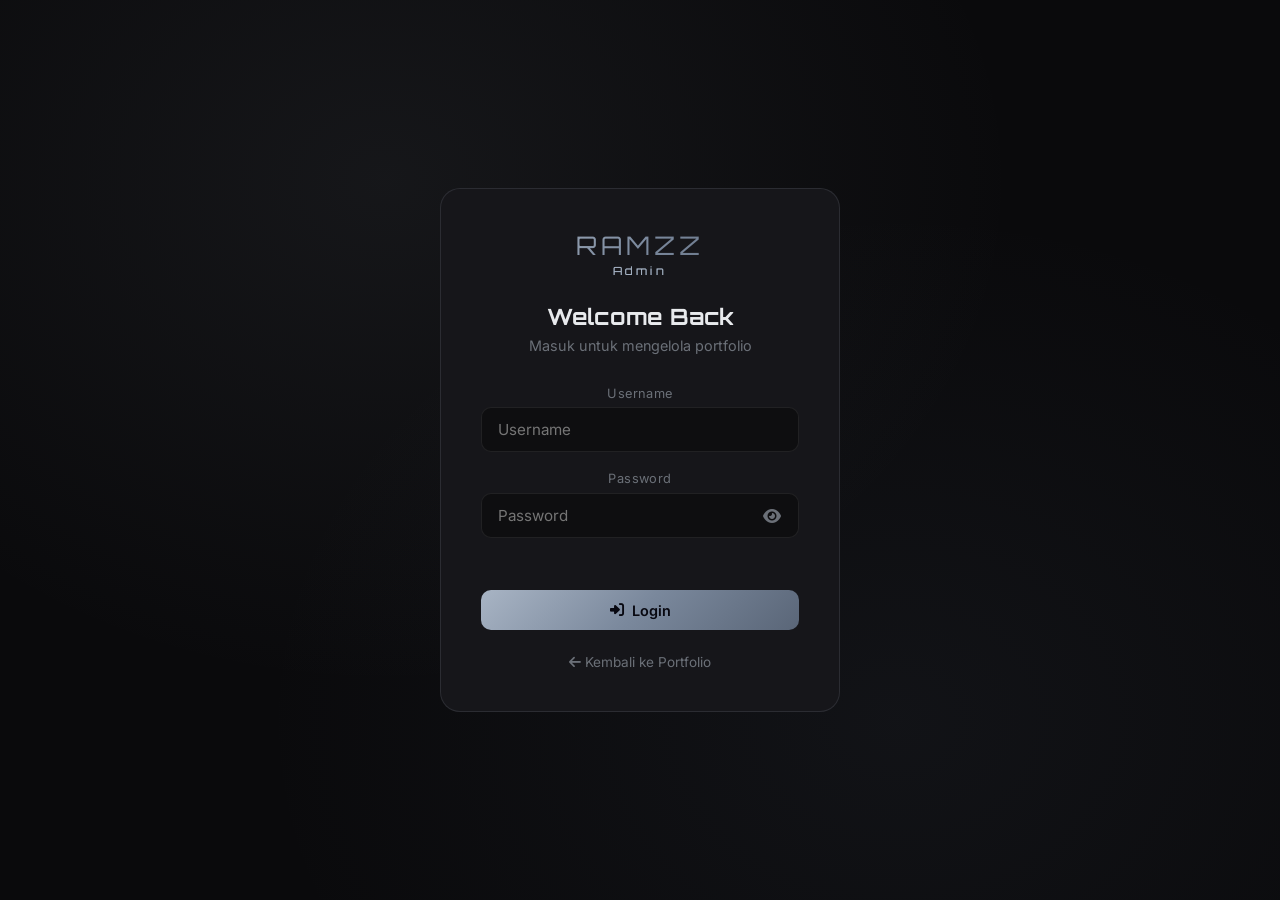
==== admin.html @ 073a4f5d "Add files via upload" ====
<!DOCTYPE html>
<html lang="id">
<head>
  <meta charset="UTF-8">
  <meta name="viewport" content="width=device-width, initial-scale=1.0">
  <title>RAMZZ Admin Panel</title>
  <link rel="preconnect" href="https://fonts.googleapis.com">
  <link rel="preconnect" href="https://fonts.gstatic.com" crossorigin>
  <link href="https://fonts.googleapis.com/css2?family=Orbitron:wght@400;500;600;700&family=Inter:wght@300;400;500;600;700&display=swap" rel="stylesheet">
  <link rel="stylesheet" href="https://cdnjs.cloudflare.com/ajax/libs/font-awesome/6.5.1/css/all.min.css">
  <link rel="stylesheet" href="admin.css">
</head>
<body>
  <!-- Login Screen -->
  <div id="loginScreen" class="login-screen">
    <div class="login-box">
      <div class="login-logo">RAMZZ<span>Admin</span></div>
      <h1>Welcome Back</h1>
      <p>Masuk untuk mengelola portfolio</p>
      <form id="loginForm">
        <div class="form-group">
          <label>Username</label>
          <input type="text" id="loginUser" placeholder="Username" required autocomplete="username">
        </div>
        <div class="form-group">
          <label>Password</label>
          <div class="password-wrap">
            <input type="password" id="loginPass" placeholder="Password" required autocomplete="current-password">
            <button type="button" class="eye-btn" id="togglePass" aria-label="Show password">
              <i class="fas fa-eye" id="eyeIcon"></i>
            </button>
          </div>
        </div>
        <div class="login-error" id="loginError"></div>
        <button type="submit" class="btn btn-primary btn-full">
          <i class="fas fa-sign-in-alt"></i> Login
        </button>
      </form>
      
      <a href="index.html" class="back-link"><i class="fas fa-arrow-left"></i> Kembali ke Portfolio</a>
    </div>
  </div>

  <!-- Admin Dashboard -->
  <div id="adminDashboard" class="admin-dashboard" style="display:none;">
    <aside class="sidebar">
      <div class="sidebar-header">
        <div class="sidebar-logo">RAMZZ<span>Admin</span></div>
      </div>
      <nav class="sidebar-nav">
        <button class="nav-item active" data-section="dashboard">
          <i class="fas fa-th-large"></i> Dashboard
        </button>
        <button class="nav-item" data-section="profile">
          <i class="fas fa-user"></i> Profil & Foto
        </button>
        <button class="nav-item" data-section="content">
          <i class="fas fa-edit"></i> Konten Teks
        </button>
        <button class="nav-item" data-section="projects">
          <i class="fas fa-folder-open"></i> Projects
        </button>
        <button class="nav-item" data-section="skills">
          <i class="fas fa-code"></i> Skills
        </button>
        <button class="nav-item" data-section="experience">
          <i class="fas fa-briefcase"></i> Experience
        </button>
        <button class="nav-item" data-section="settings">
          <i class="fas fa-cog"></i> Settings
        </button>
      </nav>
      <div class="sidebar-footer">
        <a href="index.html" class="btn-view-site" target="_blank">
          <i class="fas fa-external-link-alt"></i> Lihat Website
        </a>
        <button id="logoutBtn" class="btn-logout">
          <i class="fas fa-sign-out-alt"></i> Logout
        </button>
      </div>
    </aside>

    <main class="main-content">
      <header class="topbar">
        <h1 id="pageTitle">Dashboard</h1>
        <div class="topbar-actions">
          <button id="saveBtn" class="btn btn-primary">
            <i class="fas fa-save"></i> Simpan Semua
          </button>
        </div>
      </header>

      <!-- DASHBOARD -->
      <section id="sec-dashboard" class="section active">
        <div class="stats-grid">
          <div class="stat-card">
            <div class="stat-icon"><i class="fas fa-folder"></i></div>
            <div class="stat-info">
              <span class="stat-value" id="statProjects">0</span>
              <span class="stat-label">Projects</span>
            </div>
          </div>
          <div class="stat-card">
            <div class="stat-icon"><i class="fas fa-code"></i></div>
            <div class="stat-info">
              <span class="stat-value" id="statSkills">0</span>
              <span class="stat-label">Skills</span>
            </div>
          </div>
          <div class="stat-card">
            <div class="stat-icon"><i class="fas fa-briefcase"></i></div>
            <div class="stat-info">
              <span class="stat-value" id="statExp">0</span>
              <span class="stat-label">Experience</span>
            </div>
          </div>
          <div class="stat-card">
            <div class="stat-icon"><i class="fas fa-image"></i></div>
            <div class="stat-info">
              <span class="stat-value" id="statPhotos">0</span>
              <span class="stat-label">Foto Terupload</span>
            </div>
          </div>
        </div>
        <div class="card">
          <h3>Quick Tips</h3>
          <ul class="tips-list">
            <li><i class="fas fa-check"></i> Upload foto profil di menu <strong>Profil & Foto</strong></li>
            <li><i class="fas fa-check"></i> Tambah/edit/hapus project lengkap dengan gambar di menu <strong>Projects</strong></li>
            <li><i class="fas fa-check"></i> Semua perubahan disimpan di browser (localStorage)</li>
            <li><i class="fas fa-check"></i> Klik <strong>Simpan Semua</strong> setelah edit, lalu buka website untuk melihat hasil</li>
          </ul>
        </div>
      </section>

      <!-- PROFILE -->
      <section id="sec-profile" class="section">
        <div class="card">
          <h3>Foto Profil</h3>
          <div class="profile-upload">
            <div class="profile-preview" id="profilePreview">
              <i class="fas fa-user-astronaut"></i>
            </div>
            <div class="profile-actions">
              <label class="btn btn-outline">
                <i class="fas fa-upload"></i> Upload Foto
                <input type="file" id="profileInput" accept="image/*" hidden>
              </label>
              <button class="btn btn-danger-outline" id="removeProfileBtn">
                <i class="fas fa-trash"></i> Hapus Foto
              </button>
              <p class="hint">Format: JPG, PNG, WebP. Max disarankan 1MB.</p>
            </div>
          </div>
        </div>
        <div class="card">
          <h3>Info Profil</h3>
          <div class="form-row">
            <div class="form-group">
              <label>Nama Tampilan</label>
              <input type="text" id="editDisplayName" placeholder="Ramzz">
            </div>
            <div class="form-group">
              <label>Title / Jabatan</label>
              <input type="text" id="editJobTitle" placeholder="Full-Stack Developer">
            </div>
          </div>
        </div>
      </section>

      <!-- CONTENT -->
      <section id="sec-content" class="section">
        <div class="card">
          <h3>Kata Sambutan (Loading Screen)</h3>
          <div class="form-group">
            <label>Baris 1 (contoh: Halo,)</label>
            <input type="text" id="editWelcomeLine" placeholder="Halo,">
          </div>
          <div class="form-group">
            <label>Judul besar</label>
            <input type="text" id="editWelcomeName" placeholder="Welcome to RAMZZ">
          </div>
          <div class="form-group">
            <label>Subtitle kecil</label>
            <input type="text" id="editWelcomeSub" placeholder="Portfolio & Creative Space">
          </div>
        </div>
        <div class="card">
          <h3>Hero Section</h3>
          <div class="form-group">
            <label>Subtitle (teks di bawah judul)</label>
            <textarea id="editHeroSubtitle" rows="2"></textarea>
          </div>
        </div>
        <div class="card">
          <h3>About Section</h3>
          <div class="form-group">
            <label>Judul About</label>
            <input type="text" id="editAboutTitle">
          </div>
          <div class="form-group">
            <label>Deskripsi About</label>
            <textarea id="editAboutText" rows="5"></textarea>
          </div>
        </div>
        <div class="card">
          <h3>Contact Info</h3>
          <div class="form-row">
            <div class="form-group">
              <label>Email</label>
              <input type="email" id="editEmail">
            </div>
            <div class="form-group">
              <label>Lokasi</label>
              <input type="text" id="editLocation">
            </div>
          </div>
        </div>
        <div class="card">
          <h3>Stats (Angka di Hero)</h3>
          <div class="form-row three">
            <div class="form-group">
              <label>Jumlah Projects</label>
              <input type="number" id="editStatProjects" min="0">
            </div>
            <div class="form-group">
              <label>Tahun Experience</label>
              <input type="number" id="editStatYears" min="0">
            </div>
            <div class="form-group">
              <label>Happy Clients</label>
              <input type="number" id="editStatClients" min="0">
            </div>
          </div>
        </div>
      </section>

      <!-- PROJECTS -->
      <section id="sec-projects" class="section">
        <div class="section-toolbar">
          <h3>Kelola Projects</h3>
          <button class="btn btn-primary" id="addProjectBtn">
            <i class="fas fa-plus"></i> Tambah Project
          </button>
        </div>
        <div id="projectsList" class="items-list"></div>
      </section>

      <!-- SKILLS -->
      <section id="sec-skills" class="section">
        <div class="section-toolbar">
          <h3>Kelola Skills</h3>
          <button class="btn btn-primary" id="addSkillBtn">
            <i class="fas fa-plus"></i> Tambah Skill
          </button>
        </div>
        <div id="skillsList" class="items-list"></div>
      </section>

      <!-- EXPERIENCE -->
      <section id="sec-experience" class="section">
        <div class="section-toolbar">
          <h3>Kelola Experience</h3>
          <button class="btn btn-primary" id="addExpBtn">
            <i class="fas fa-plus"></i> Tambah Experience
          </button>
        </div>
        <div id="expList" class="items-list"></div>
      </section>

      <!-- SETTINGS -->
      <section id="sec-settings" class="section">
        <div class="card">
          <h3>Ganti Username & Password</h3>
          <div class="form-row">
            <div class="form-group">
              <label>Username Baru</label>
              <input type="text" id="newUsername" placeholder="Kosongkan jika tidak diubah">
            </div>
            <div class="form-group">
              <label>Password Baru</label>
              <input type="password" id="newPassword" placeholder="Kosongkan jika tidak diubah">
            </div>
          </div>
          <button class="btn btn-primary" id="updateCredsBtn">
            <i class="fas fa-key"></i> Update Credentials
          </button>
        </div>
        <div class="card danger-zone">
          <h3>Danger Zone</h3>
          <p>Reset semua data (teks, project, skill, foto) kembali ke default.</p>
          <button class="btn btn-danger" id="resetDataBtn">
            <i class="fas fa-exclamation-triangle"></i> Reset Semua Data
          </button>
        </div>
      </section>
    </main>
  </div>

  <!-- Project Edit Modal -->
  <div class="modal-overlay" id="projectModal">
    <div class="modal modal-lg">
      <div class="modal-header">
        <h2 id="projectModalTitle">Tambah Project</h2>
        <button class="modal-close" id="closeProjectModal">&times;</button>
      </div>
      <div class="modal-body">
        <input type="hidden" id="editProjectId">
        <div class="form-group">
          <label>Judul Project</label>
          <input type="text" id="editProjectTitle" placeholder="Nama project">
        </div>
        <div class="form-row">
          <div class="form-group">
            <label>Kategori</label>
            <select id="editProjectCategory">
              <option value="web">Website</option>
              <option value="canva">Canva</option>
              <option value="app">App</option>
              <option value="design">Design</option>
            </select>
          </div>
          <div class="form-group">
            <label>Icon (Font Awesome class)</label>
            <input type="text" id="editProjectIcon" placeholder="fas fa-star">
          </div>
        </div>
        <div class="form-group">
          <label>Deskripsi</label>
          <textarea id="editProjectDesc" rows="3" placeholder="Deskripsi singkat project"></textarea>
        </div>
        <div class="form-group">
          <label>Tags (pisahkan dengan koma)</label>
          <input type="text" id="editProjectTags" placeholder="React, Node, Canva">
        </div>
        <div class="form-group">
          <label>Link Project (URL website / Canva)</label>
          <input type="url" id="editProjectLink" placeholder="https://...">
        </div>
        <div class="form-group">
          <label>Gambar Project</label>
          <div class="image-upload-area">
            <div class="image-preview" id="projectImagePreview">
              <i class="fas fa-image"></i>
              <span>Belum ada gambar</span>
            </div>
            <div class="image-upload-btns">
              <label class="btn btn-outline btn-sm">
                <i class="fas fa-upload"></i> Upload
                <input type="file" id="projectImageInput" accept="image/*" hidden>
              </label>
              <button type="button" class="btn btn-danger-outline btn-sm" id="removeProjectImageBtn">
                <i class="fas fa-trash"></i> Hapus
              </button>
            </div>
          </div>
        </div>
      </div>
      <div class="modal-footer">
        <button class="btn btn-ghost" id="cancelProjectBtn">Batal</button>
        <button class="btn btn-primary" id="saveProjectBtn">
          <i class="fas fa-save"></i> Simpan Project
        </button>
      </div>
    </div>
  </div>

  <!-- Toast -->
  <div class="toast" id="toast"></div>

  <script src="admin.js"></script>
</body>
</html>
---- admin.css ----
:root {
  --bg: #0a0a0c;
  --bg-sidebar: #101012;
  --bg-card: #16161a;
  --bg-input: #0e0e10;
  --border: rgba(160, 170, 185, 0.15);
  --cyan: #a8b4c4;
  --purple: #7a889c;
  --pink: #9aa3b2;
  --text: #e8eaed;
  --text2: #9aa0a8;
  --text3: #6b7078;
  --gradient: linear-gradient(135deg, #a8b4c4, #7a889c, #5a6678);
  --font-d: 'Orbitron', sans-serif;
  --font-b: 'Inter', sans-serif;
}

* { margin: 0; padding: 0; box-sizing: border-box; }

body {
  font-family: var(--font-b);
  background: var(--bg);
  color: var(--text);
  min-height: 100vh;
}

/* ========== LOGIN ========== */
.login-screen {
  min-height: 100vh;
  display: flex;
  align-items: center;
  justify-content: center;
  background: radial-gradient(ellipse at 30% 20%, rgba(160,170,185,0.08), transparent 50%),
              radial-gradient(ellipse at 70% 80%, rgba(107,122,148,0.08), transparent 50%),
              var(--bg);
  padding: 2rem;
}

.login-box {
  background: var(--bg-card);
  border: 1px solid var(--border);
  border-radius: 20px;
  padding: 2.5rem;
  width: 100%;
  max-width: 400px;
  text-align: center;
}

.login-logo {
  font-family: var(--font-d);
  font-size: 1.6rem;
  letter-spacing: 0.15em;
  margin-bottom: 1.5rem;
  background: var(--gradient);
  -webkit-background-clip: text;
  -webkit-text-fill-color: transparent;
}

.login-logo span {
  display: block;
  font-size: 0.7rem;
  letter-spacing: 0.3em;
  color: var(--cyan);
  -webkit-text-fill-color: var(--cyan);
  margin-top: 0.2rem;
}

.login-box h1 {
  font-family: var(--font-d);
  font-size: 1.4rem;
  margin-bottom: 0.4rem;
}

.login-box > p {
  color: var(--text3);
  font-size: 0.9rem;
  margin-bottom: 2rem;
}

.login-error {
  color: var(--pink);
  font-size: 0.85rem;
  min-height: 1.3rem;
  margin-bottom: 0.8rem;
}

.login-hint {
  color: var(--text3);
  font-size: 0.8rem;
  margin-top: 1.2rem;
}

.back-link {
  display: inline-block;
  margin-top: 1.5rem;
  color: var(--text3);
  text-decoration: none;
  font-size: 0.85rem;
  transition: color 0.3s;
}

.back-link:hover { color: var(--cyan); }

/* ========== DASHBOARD LAYOUT ========== */
.admin-dashboard {
  display: flex;
  min-height: 100vh;
}

.sidebar {
  width: 260px;
  background: var(--bg-sidebar);
  border-right: 1px solid var(--border);
  display: flex;
  flex-direction: column;
  position: fixed;
  top: 0; left: 0; bottom: 0;
  z-index: 100;
}

.sidebar-header {
  padding: 1.5rem;
  border-bottom: 1px solid var(--border);
}

.sidebar-logo {
  font-family: var(--font-d);
  font-size: 1.3rem;
  letter-spacing: 0.12em;
  background: var(--gradient);
  -webkit-background-clip: text;
  -webkit-text-fill-color: transparent;
}

.sidebar-logo span {
  display: block;
  font-size: 0.65rem;
  letter-spacing: 0.25em;
  color: var(--cyan);
  -webkit-text-fill-color: var(--cyan);
  margin-top: 0.15rem;
}

.sidebar-nav {
  flex: 1;
  padding: 1rem 0.8rem;
  display: flex;
  flex-direction: column;
  gap: 0.3rem;
  overflow-y: auto;
}

.nav-item {
  display: flex;
  align-items: center;
  gap: 0.8rem;
  padding: 0.85rem 1rem;
  background: transparent;
  border: none;
  border-radius: 10px;
  color: var(--text2);
  font-size: 0.9rem;
  cursor: pointer;
  transition: all 0.25s;
  text-align: left;
  font-family: var(--font-b);
}

.nav-item:hover { background: rgba(160,170,185,0.06); color: var(--text); }
.nav-item.active { background: rgba(160,170,185,0.12); color: var(--cyan); }
.nav-item i { width: 20px; text-align: center; }

.sidebar-footer {
  padding: 1rem;
  border-top: 1px solid var(--border);
  display: flex;
  flex-direction: column;
  gap: 0.5rem;
}

.btn-view-site, .btn-logout {
  display: flex;
  align-items: center;
  gap: 0.6rem;
  padding: 0.75rem 1rem;
  border-radius: 10px;
  font-size: 0.85rem;
  cursor: pointer;
  text-decoration: none;
  border: none;
  font-family: var(--font-b);
  transition: all 0.25s;
}

.btn-view-site {
  background: rgba(160,170,185,0.08);
  color: var(--cyan);
  border: 1px solid rgba(160,170,185,0.2);
}

.btn-view-site:hover { background: rgba(160,170,185,0.15); }

.btn-logout {
  background: rgba(255,45,149,0.08);
  color: var(--pink);
  border: 1px solid rgba(255,45,149,0.2);
}

.btn-logout:hover { background: rgba(255,45,149,0.15); }

/* Main */
.main-content {
  margin-left: 260px;
  flex: 1;
  padding: 0;
  min-height: 100vh;
}

.topbar {
  display: flex;
  align-items: center;
  justify-content: space-between;
  padding: 1.2rem 2rem;
  border-bottom: 1px solid var(--border);
  background: rgba(8,8,16,0.9);
  backdrop-filter: blur(10px);
  position: sticky;
  top: 0;
  z-index: 50;
}

.topbar h1 {
  font-family: var(--font-d);
  font-size: 1.3rem;
  letter-spacing: 0.05em;
}

.section {
  display: none;
  padding: 2rem;
  animation: fadeIn 0.3s ease;
}

.section.active { display: block; }

@keyframes fadeIn {
  from { opacity: 0; transform: translateY(8px); }
  to { opacity: 1; transform: translateY(0); }
}

/* Cards & Forms */
.card {
  background: var(--bg-card);
  border: 1px solid var(--border);
  border-radius: 16px;
  padding: 1.5rem;
  margin-bottom: 1.5rem;
}

.card h3 {
  font-size: 1.05rem;
  color: var(--cyan);
  margin-bottom: 1.2rem;
  font-weight: 600;
}

.form-group {
  margin-bottom: 1.2rem;
}

.form-group label {
  display: block;
  font-size: 0.8rem;
  color: var(--text3);
  margin-bottom: 0.4rem;
  letter-spacing: 0.03em;
}

.form-group input,
.form-group textarea,
.form-group select {
  width: 100%;
  padding: 0.75rem 1rem;
  background: var(--bg-input);
  border: 1px solid rgba(255,255,255,0.08);
  border-radius: 10px;
  color: var(--text);
  font-size: 0.95rem;
  font-family: var(--font-b);
  outline: none;
  transition: border-color 0.25s;
}

.form-group input:focus,
.form-group textarea:focus,
.form-group select:focus {
  border-color: var(--cyan);
}

.form-group textarea { resize: vertical; min-height: 80px; }

.form-row {
  display: grid;
  grid-template-columns: 1fr 1fr;
  gap: 1rem;
}

.form-row.three {
  grid-template-columns: 1fr 1fr 1fr;
}

/* Buttons */
.btn {
  display: inline-flex;
  align-items: center;
  gap: 0.5rem;
  padding: 0.7rem 1.4rem;
  border-radius: 10px;
  font-size: 0.9rem;
  font-weight: 600;
  cursor: pointer;
  border: none;
  font-family: var(--font-b);
  transition: all 0.25s;
  text-decoration: none;
}

.btn-primary {
  background: var(--gradient);
  color: #080810;
}

.btn-primary:hover { opacity: 0.9; transform: translateY(-1px); }

.btn-outline {
  background: transparent;
  color: var(--cyan);
  border: 1px solid var(--cyan);
}

.btn-outline:hover { background: rgba(160,170,185,0.1); }

.btn-danger {
  background: rgba(255,45,149,0.15);
  color: var(--pink);
  border: 1px solid var(--pink);
}

.btn-danger:hover { background: rgba(255,45,149,0.25); }

.btn-danger-outline {
  background: transparent;
  color: var(--pink);
  border: 1px solid rgba(255,45,149,0.4);
}

.btn-danger-outline:hover { background: rgba(255,45,149,0.1); }

.btn-ghost {
  background: transparent;
  color: var(--text2);
  border: 1px solid rgba(255,255,255,0.1);
}

.btn-ghost:hover { border-color: var(--text2); color: var(--text); }

.btn-full { width: 100%; justify-content: center; }
.btn-sm { padding: 0.45rem 0.9rem; font-size: 0.8rem; }

/* Stats */
.stats-grid {
  display: grid;
  grid-template-columns: repeat(4, 1fr);
  gap: 1rem;
  margin-bottom: 1.5rem;
}

.stat-card {
  background: var(--bg-card);
  border: 1px solid var(--border);
  border-radius: 14px;
  padding: 1.3rem;
  display: flex;
  align-items: center;
  gap: 1rem;
}

.stat-icon {
  width: 48px; height: 48px;
  border-radius: 12px;
  background: rgba(160,170,185,0.1);
  display: flex;
  align-items: center;
  justify-content: center;
  color: var(--cyan);
  font-size: 1.2rem;
}

.stat-value {
  font-family: var(--font-d);
  font-size: 1.5rem;
  display: block;
}

.stat-label {
  font-size: 0.8rem;
  color: var(--text3);
}

.tips-list {
  list-style: none;
  display: flex;
  flex-direction: column;
  gap: 0.8rem;
}

.tips-list li {
  display: flex;
  align-items: flex-start;
  gap: 0.7rem;
  color: var(--text2);
  font-size: 0.9rem;
}

.tips-list i { color: var(--cyan); margin-top: 0.2rem; }

/* Profile Upload */
.profile-upload {
  display: flex;
  align-items: center;
  gap: 2rem;
  flex-wrap: wrap;
}

.profile-preview {
  width: 140px; height: 140px;
  border-radius: 20px;
  background: rgba(160,170,185,0.08);
  border: 2px dashed rgba(160,170,185,0.3);
  display: flex;
  align-items: center;
  justify-content: center;
  font-size: 3rem;
  color: var(--cyan);
  overflow: hidden;
  background-size: cover;
  background-position: center;
}

.profile-preview img {
  width: 100%; height: 100%;
  object-fit: cover;
}

.profile-actions {
  display: flex;
  flex-direction: column;
  gap: 0.7rem;
}

.hint {
  font-size: 0.8rem;
  color: var(--text3);
}

/* Items List (Projects, Skills, Exp) */
.section-toolbar {
  display: flex;
  justify-content: space-between;
  align-items: center;
  margin-bottom: 1.2rem;
}

.section-toolbar h3 {
  font-size: 1.1rem;
  color: var(--cyan);
}

.items-list {
  display: flex;
  flex-direction: column;
  gap: 0.8rem;
}

.item-card {
  background: var(--bg-card);
  border: 1px solid var(--border);
  border-radius: 14px;
  padding: 1.2rem;
  display: flex;
  align-items: center;
  gap: 1.2rem;
  transition: border-color 0.25s;
}

.item-card:hover { border-color: rgba(160,170,185,0.3); }

.item-thumb {
  width: 70px; height: 70px;
  border-radius: 12px;
  background: rgba(160,170,185,0.08);
  display: flex;
  align-items: center;
  justify-content: center;
  font-size: 1.5rem;
  color: var(--cyan);
  flex-shrink: 0;
  overflow: hidden;
  background-size: cover;
  background-position: center;
}

.item-thumb img {
  width: 100%; height: 100%;
  object-fit: cover;
}

.item-info {
  flex: 1;
  min-width: 0;
}

.item-info h4 {
  font-size: 1rem;
  margin-bottom: 0.25rem;
  white-space: nowrap;
  overflow: hidden;
  text-overflow: ellipsis;
}

.item-info p {
  font-size: 0.85rem;
  color: var(--text3);
  white-space: nowrap;
  overflow: hidden;
  text-overflow: ellipsis;
}

.item-badge {
  display: inline-block;
  padding: 0.15rem 0.6rem;
  background: rgba(107,122,148,0.15);
  color: var(--purple);
  border-radius: 6px;
  font-size: 0.75rem;
  margin-top: 0.3rem;
}

.item-actions {
  display: flex;
  gap: 0.4rem;
  flex-shrink: 0;
}

.item-actions button {
  width: 36px; height: 36px;
  border-radius: 8px;
  border: none;
  cursor: pointer;
  display: flex;
  align-items: center;
  justify-content: center;
  transition: all 0.2s;
  font-size: 0.9rem;
}

.btn-edit {
  background: rgba(160,170,185,0.1);
  color: var(--cyan);
}

.btn-edit:hover { background: rgba(160,170,185,0.2); }

.btn-delete {
  background: rgba(255,45,149,0.1);
  color: var(--pink);
}

.btn-delete:hover { background: rgba(255,45,149,0.2); }

/* Skill / Exp simpler cards */
.skill-item, .exp-item {
  background: var(--bg-card);
  border: 1px solid var(--border);
  border-radius: 12px;
  padding: 1rem 1.2rem;
  display: flex;
  align-items: center;
  gap: 1rem;
}

.skill-item input, .exp-item input {
  flex: 1;
  padding: 0.5rem 0.8rem;
  background: var(--bg-input);
  border: 1px solid rgba(255,255,255,0.08);
  border-radius: 8px;
  color: var(--text);
  font-size: 0.9rem;
  font-family: var(--font-b);
  outline: none;
}

.skill-item input:focus, .exp-item input:focus {
  border-color: var(--cyan);
}

.skill-item input[type="number"] { max-width: 80px; }

/* Modal */
.modal-overlay {
  position: fixed;
  inset: 0;
  background: rgba(0,0,0,0.7);
  backdrop-filter: blur(8px);
  z-index: 1000;
  display: flex;
  align-items: center;
  justify-content: center;
  opacity: 0;
  visibility: hidden;
  transition: all 0.25s;
  padding: 1rem;
}

.modal-overlay.active {
  opacity: 1;
  visibility: visible;
}

.modal {
  background: var(--bg-card);
  border: 1px solid var(--border);
  border-radius: 18px;
  width: 100%;
  max-width: 520px;
  max-height: 90vh;
  overflow-y: auto;
  transform: scale(0.95) translateY(10px);
  transition: all 0.25s;
}

.modal-overlay.active .modal {
  transform: scale(1) translateY(0);
}

.modal-lg { max-width: 600px; }

.modal-header {
  display: flex;
  justify-content: space-between;
  align-items: center;
  padding: 1.3rem 1.5rem;
  border-bottom: 1px solid var(--border);
}

.modal-header h2 {
  font-family: var(--font-d);
  font-size: 1.15rem;
}

.modal-close {
  background: none;
  border: none;
  color: var(--text3);
  font-size: 1.5rem;
  cursor: pointer;
  line-height: 1;
}

.modal-close:hover { color: var(--pink); }

.modal-body { padding: 1.5rem; }

.modal-footer {
  display: flex;
  justify-content: flex-end;
  gap: 0.7rem;
  padding: 1rem 1.5rem;
  border-top: 1px solid var(--border);
}

/* Image upload in modal */
.image-upload-area {
  display: flex;
  align-items: center;
  gap: 1.2rem;
  flex-wrap: wrap;
}

.image-preview {
  width: 120px; height: 90px;
  border-radius: 12px;
  background: rgba(160,170,185,0.06);
  border: 2px dashed rgba(160,170,185,0.25);
  display: flex;
  flex-direction: column;
  align-items: center;
  justify-content: center;
  gap: 0.3rem;
  color: var(--text3);
  font-size: 0.75rem;
  overflow: hidden;
  background-size: cover;
  background-position: center;
}

.image-preview i { font-size: 1.5rem; color: var(--cyan); }

.image-preview.has-image {
  border-style: solid;
}

.image-upload-btns {
  display: flex;
  flex-direction: column;
  gap: 0.5rem;
}

/* Danger zone */
.danger-zone {
  border-color: rgba(255,45,149,0.25);
}

.danger-zone h3 { color: var(--pink); }

.danger-zone p {
  color: var(--text3);
  font-size: 0.9rem;
  margin-bottom: 1rem;
}

/* Toast */
.toast {
  position: fixed;
  bottom: 2rem;
  right: 2rem;
  padding: 0.9rem 1.4rem;
  background: var(--bg-card);
  border: 1px solid var(--cyan);
  border-radius: 12px;
  font-size: 0.9rem;
  z-index: 2000;
  transform: translateY(80px);
  opacity: 0;
  transition: all 0.35s cubic-bezier(0.16,1,0.3,1);
  box-shadow: 0 10px 30px rgba(0,0,0,0.4);
}

.toast.show {
  transform: translateY(0);
  opacity: 1;
}

.toast.error { border-color: var(--pink); }

/* Responsive */
@media (max-width: 900px) {
  .sidebar {
    width: 70px;
  }
  .sidebar-logo span,
  .nav-item span,
  .nav-item { font-size: 0; gap: 0; justify-content: center; }
  .nav-item i { font-size: 1.1rem; }
  .sidebar-logo { font-size: 0.9rem; text-align: center; }
  .btn-view-site, .btn-logout { font-size: 0; justify-content: center; gap: 0; }
  .btn-view-site i, .btn-logout i { font-size: 1rem; }
  .main-content { margin-left: 70px; }
  .stats-grid { grid-template-columns: 1fr 1fr; }
  .form-row, .form-row.three { grid-template-columns: 1fr; }
}

@media (max-width: 600px) {
  .topbar { padding: 1rem; flex-wrap: wrap; gap: 0.8rem; }
  .section { padding: 1rem; }
  .stats-grid { grid-template-columns: 1fr; }
  .item-card { flex-wrap: wrap; }
  .profile-upload { flex-direction: column; align-items: flex-start; }
}

/* Password eye toggle */
.password-wrap {
  position: relative;
  display: flex;
  align-items: center;
}

.password-wrap input {
  width: 100%;
  padding-right: 3rem;
}

.eye-btn {
  position: absolute;
  right: 0.7rem;
  top: 50%;
  transform: translateY(-50%);
  background: none;
  border: none;
  color: var(--text3);
  cursor: pointer;
  padding: 0.4rem;
  font-size: 1rem;
  transition: color 0.25s;
  display: flex;
  align-items: center;
  justify-content: center;
}

.eye-btn:hover {
  color: var(--cyan);
}

.eye-btn.active {
  color: var(--accent, var(--cyan));
}
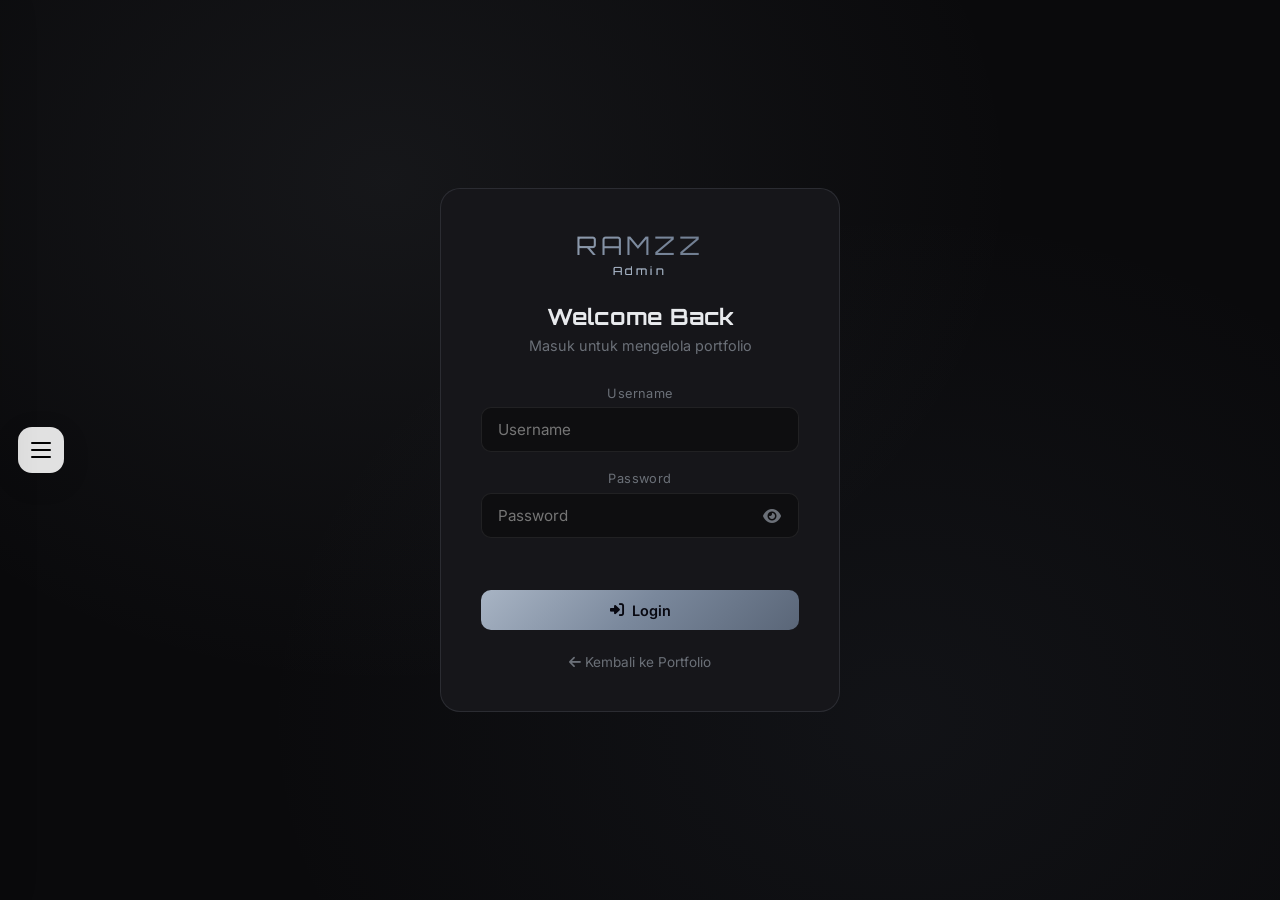
==== commit 329299a2: "Add files via upload" ====
--- a/admin.html
+++ b/admin.html
@@ -9,8 +9,81 @@
   <link href="https://fonts.googleapis.com/css2?family=Orbitron:wght@400;500;600;700&family=Inter:wght@300;400;500;600;700&display=swap" rel="stylesheet">
   <link rel="stylesheet" href="https://cdnjs.cloudflare.com/ajax/libs/font-awesome/6.5.1/css/all.min.css">
   <link rel="stylesheet" href="admin.css">
+
+<style id="ramzz-final-layout-fix">
+/* Desktop hamburger section menu */
+.ramzz-menu-toggle{
+  position:fixed;left:18px;top:50%;transform:translateY(-50%);
+  width:46px;height:46px;border:0;border-radius:14px;
+  background:rgba(255,255,255,.88);backdrop-filter:blur(14px);
+  box-shadow:0 8px 28px rgba(0,0,0,.14);z-index:10001;
+  display:flex;flex-direction:column;align-items:center;justify-content:center;gap:5px;
+  cursor:pointer;transition:.25s ease;
+}
+.ramzz-menu-toggle:hover{transform:translateY(-50%) scale(1.06)}
+.ramzz-menu-toggle span{width:20px;height:2px;border-radius:2px;background:currentColor;display:block}
+.ramzz-side-menu{
+  position:fixed;left:0;top:0;bottom:0;width:min(300px,82vw);
+  background:rgba(255,255,255,.96);backdrop-filter:blur(22px);
+  box-shadow:12px 0 40px rgba(0,0,0,.16);
+  transform:translateX(-105%);transition:transform .3s ease;z-index:10003;
+  padding:24px 18px;
+}
+.ramzz-side-menu.open{transform:translateX(0)}
+.ramzz-side-menu-head{display:flex;align-items:center;justify-content:space-between;margin-bottom:22px;font-size:20px}
+.ramzz-side-menu-head button{border:0;background:transparent;font-size:30px;cursor:pointer;line-height:1}
+.ramzz-side-links{display:flex;flex-direction:column;gap:7px}
+.ramzz-side-links a{display:block;padding:13px 15px;border-radius:12px;text-decoration:none;color:inherit;font-weight:600}
+.ramzz-side-links a:hover{background:rgba(127,127,127,.12)}
+.ramzz-menu-backdrop{position:fixed;inset:0;background:rgba(0,0,0,.25);opacity:0;pointer-events:none;transition:.25s;z-index:10002}
+.ramzz-menu-backdrop.open{opacity:1;pointer-events:auto}
+
+/* Keep profile photo visible and prevent the desktop Design label from being clipped */
+img.profile-photo,img.profile-image,.profile img,.hero img,.about img{
+  max-width:100%;height:auto;object-fit:cover;
+}
+.profile-photo,.profile-image{overflow:visible}
+.hero,.hero-content,.profile,.profile-content{overflow:visible}
+@media (min-width:769px){
+  .hero,.hero-content{min-width:0}
+  .hero h1,.hero h2,.hero .design,.hero .role,.hero .subtitle{
+    overflow:visible;white-space:normal;word-break:normal;
+  }
+}
+@media (max-width:768px){
+  .ramzz-menu-toggle{display:none}
+  .ramzz-side-menu{display:none}
+  .ramzz-menu-backdrop{display:none}
+  /* Do not hide the profile image on mobile */
+  img.profile-photo,img.profile-image,.profile img,.hero img,.about img{
+    display:block!important;visibility:visible!important;opacity:1!important;
+    max-width:100%!important;height:auto!important;
+  }
+}
+</style>
+
 </head>
 <body>
+<!-- Desktop section menu -->
+<button class="ramzz-menu-toggle" id="ramzzMenuToggle" type="button" aria-label="Buka menu navigasi" aria-expanded="false">
+  <span></span><span></span><span></span>
+</button>
+<div class="ramzz-menu-backdrop" id="ramzzMenuBackdrop"></div>
+<nav class="ramzz-side-menu" id="ramzzSideMenu" aria-hidden="true">
+  <div class="ramzz-side-menu-head">
+    <strong>Menu</strong>
+    <button type="button" id="ramzzMenuClose" aria-label="Tutup menu">×</button>
+  </div>
+  <div class="ramzz-side-links">
+    <a href="#home">Home</a>
+    <a href="#about">About</a>
+    <a href="#skills">Skills</a>
+    <a href="#projects">Projects</a>
+    <a href="#experience">Experience</a>
+    <a href="#contact">Contact</a>
+  </div>
+</nav>
+
   <!-- Login Screen -->
   <div id="loginScreen" class="login-screen">
     <div class="login-box">
@@ -127,7 +200,7 @@
           <ul class="tips-list">
             <li><i class="fas fa-check"></i> Upload foto profil di menu <strong>Profil & Foto</strong></li>
             <li><i class="fas fa-check"></i> Tambah/edit/hapus project lengkap dengan gambar di menu <strong>Projects</strong></li>
-            <li><i class="fas fa-check"></i> Semua perubahan disimpan di browser (localStorage)</li>
+            <li><i class="fas fa-check"></i> Semua perubahan disimpan langsung ke Firebase Realtime Database</li>
             <li><i class="fas fa-check"></i> Klik <strong>Simpan Semua</strong> setelah edit, lalu buka website untuk melihat hasil</li>
           </ul>
         </div>
@@ -217,6 +290,21 @@
           </div>
         </div>
         <div class="card">
+          <h3>Social Media Links</h3>
+          <div class="form-group">
+            <label>Instagram</label>
+            <input type="url" id="editSocialIg" placeholder="https://instagram.com/vrnjrzkyramadhn">
+          </div>
+          <div class="form-group">
+            <label>TikTok</label>
+            <input type="url" id="editSocialTt" placeholder="https://www.tiktok.com/@vrnjrzkyramadhn">
+          </div>
+          <div class="form-group">
+            <label>GitHub</label>
+            <input type="url" id="editSocialGh" placeholder="https://github.com/Rama-010909">
+          </div>
+        </div>
+        <div class="card">
           <h3>Stats (Angka di Hero)</h3>
           <div class="form-row three">
             <div class="form-group">
@@ -334,15 +422,16 @@
           <input type="text" id="editProjectTags" placeholder="React, Node, Canva">
         </div>
         <div class="form-group">
-          <label>Link Project (URL website / Canva)</label>
-          <input type="url" id="editProjectLink" placeholder="https://...">
-        </div>
-        <div class="form-group">
-          <label>Gambar Project</label>
+          <label>Link Project (wajib — website / Canva / dll)</label>
+          <input type="url" id="editProjectLink" placeholder="https://..." required>
+          <small style="color:var(--text3);font-size:0.8rem;">Cukup isi link. Foto opsional, tidak wajib.</small>
+        </div>
+        <div class="form-group">
+          <label>Gambar Project (opsional)</label>
           <div class="image-upload-area">
             <div class="image-preview" id="projectImagePreview">
               <i class="fas fa-image"></i>
-              <span>Belum ada gambar</span>
+              <span>Opsional — boleh dikosongkan</span>
             </div>
             <div class="image-upload-btns">
               <label class="btn btn-outline btn-sm">
@@ -369,5 +458,31 @@
   <div class="toast" id="toast"></div>
 
   <script src="admin.js"></script>
+
+<script id="ramzz-final-menu-script">
+(function(){
+  const toggle=document.getElementById("ramzzMenuToggle");
+  const menu=document.getElementById("ramzzSideMenu");
+  const close=document.getElementById("ramzzMenuClose");
+  const backdrop=document.getElementById("ramzzMenuBackdrop");
+  if(!toggle||!menu)return;
+  function openMenu(){
+    menu.classList.add("open");backdrop&&backdrop.classList.add("open");
+    toggle.setAttribute("aria-expanded","true");menu.setAttribute("aria-hidden","false");
+  }
+  function closeMenu(){
+    menu.classList.remove("open");backdrop&&backdrop.classList.remove("open");
+    toggle.setAttribute("aria-expanded","false");menu.setAttribute("aria-hidden","true");
+  }
+  toggle.addEventListener("click",openMenu);
+  close&&close.addEventListener("click",closeMenu);
+  backdrop&&backdrop.addEventListener("click",closeMenu);
+  menu.querySelectorAll("a").forEach(a=>a.addEventListener("click",function(e){
+    const target=document.querySelector(this.getAttribute("href"));
+    if(target){e.preventDefault();closeMenu();target.scrollIntoView({behavior:"smooth",block:"start"});}
+  }));
+})();
+</script>
+
 </body>
 </html>
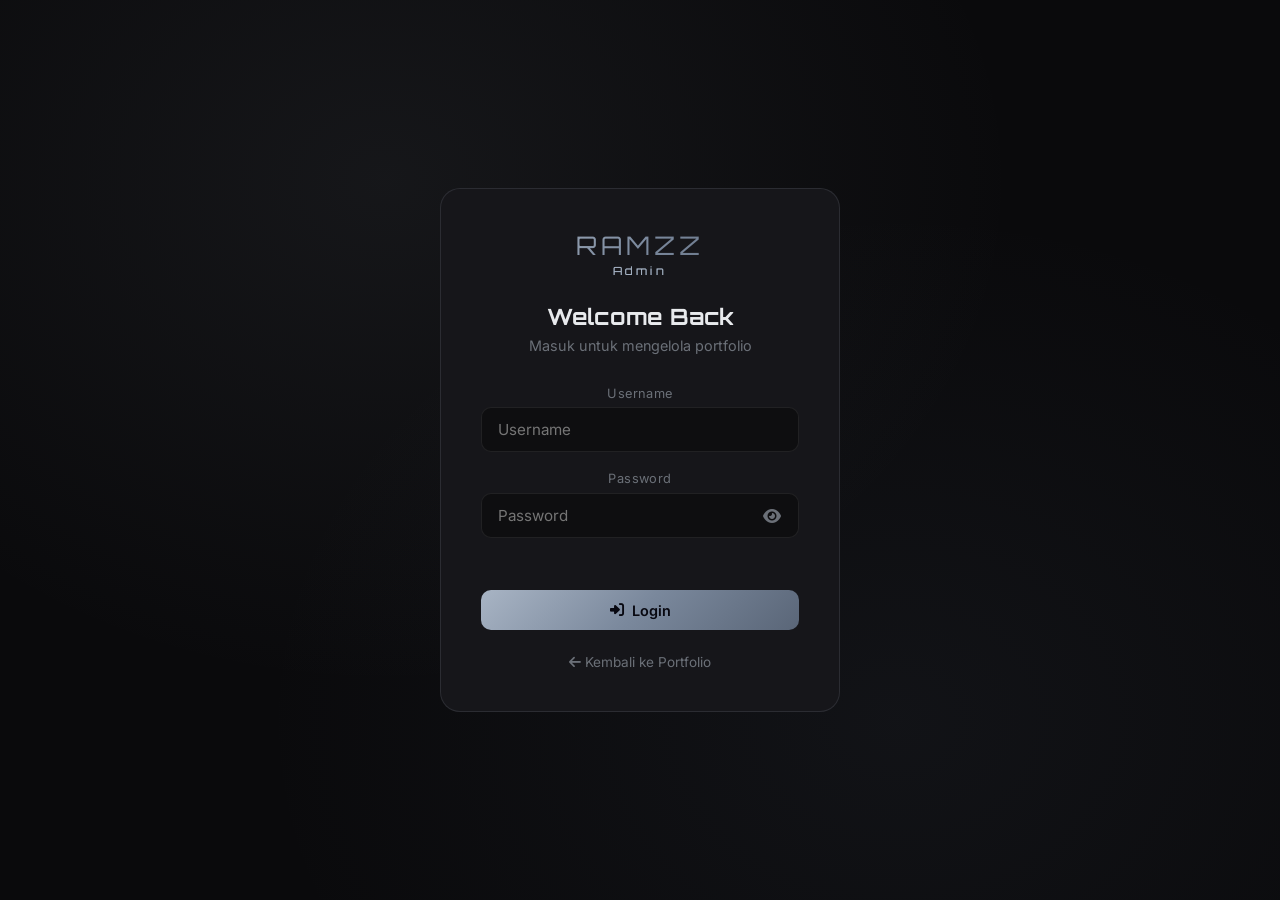
==== commit 925b7cf4: "Add files via upload" ====
--- a/admin.html
+++ b/admin.html
@@ -10,80 +10,10 @@
   <link rel="stylesheet" href="https://cdnjs.cloudflare.com/ajax/libs/font-awesome/6.5.1/css/all.min.css">
   <link rel="stylesheet" href="admin.css">
 
-<style id="ramzz-final-layout-fix">
-/* Desktop hamburger section menu */
-.ramzz-menu-toggle{
-  position:fixed;left:18px;top:50%;transform:translateY(-50%);
-  width:46px;height:46px;border:0;border-radius:14px;
-  background:rgba(255,255,255,.88);backdrop-filter:blur(14px);
-  box-shadow:0 8px 28px rgba(0,0,0,.14);z-index:10001;
-  display:flex;flex-direction:column;align-items:center;justify-content:center;gap:5px;
-  cursor:pointer;transition:.25s ease;
-}
-.ramzz-menu-toggle:hover{transform:translateY(-50%) scale(1.06)}
-.ramzz-menu-toggle span{width:20px;height:2px;border-radius:2px;background:currentColor;display:block}
-.ramzz-side-menu{
-  position:fixed;left:0;top:0;bottom:0;width:min(300px,82vw);
-  background:rgba(255,255,255,.96);backdrop-filter:blur(22px);
-  box-shadow:12px 0 40px rgba(0,0,0,.16);
-  transform:translateX(-105%);transition:transform .3s ease;z-index:10003;
-  padding:24px 18px;
-}
-.ramzz-side-menu.open{transform:translateX(0)}
-.ramzz-side-menu-head{display:flex;align-items:center;justify-content:space-between;margin-bottom:22px;font-size:20px}
-.ramzz-side-menu-head button{border:0;background:transparent;font-size:30px;cursor:pointer;line-height:1}
-.ramzz-side-links{display:flex;flex-direction:column;gap:7px}
-.ramzz-side-links a{display:block;padding:13px 15px;border-radius:12px;text-decoration:none;color:inherit;font-weight:600}
-.ramzz-side-links a:hover{background:rgba(127,127,127,.12)}
-.ramzz-menu-backdrop{position:fixed;inset:0;background:rgba(0,0,0,.25);opacity:0;pointer-events:none;transition:.25s;z-index:10002}
-.ramzz-menu-backdrop.open{opacity:1;pointer-events:auto}
-
-/* Keep profile photo visible and prevent the desktop Design label from being clipped */
-img.profile-photo,img.profile-image,.profile img,.hero img,.about img{
-  max-width:100%;height:auto;object-fit:cover;
-}
-.profile-photo,.profile-image{overflow:visible}
-.hero,.hero-content,.profile,.profile-content{overflow:visible}
-@media (min-width:769px){
-  .hero,.hero-content{min-width:0}
-  .hero h1,.hero h2,.hero .design,.hero .role,.hero .subtitle{
-    overflow:visible;white-space:normal;word-break:normal;
-  }
-}
-@media (max-width:768px){
-  .ramzz-menu-toggle{display:none}
-  .ramzz-side-menu{display:none}
-  .ramzz-menu-backdrop{display:none}
-  /* Do not hide the profile image on mobile */
-  img.profile-photo,img.profile-image,.profile img,.hero img,.about img{
-    display:block!important;visibility:visible!important;opacity:1!important;
-    max-width:100%!important;height:auto!important;
-  }
-}
-</style>
+
 
 </head>
 <body>
-<!-- Desktop section menu -->
-<button class="ramzz-menu-toggle" id="ramzzMenuToggle" type="button" aria-label="Buka menu navigasi" aria-expanded="false">
-  <span></span><span></span><span></span>
-</button>
-<div class="ramzz-menu-backdrop" id="ramzzMenuBackdrop"></div>
-<nav class="ramzz-side-menu" id="ramzzSideMenu" aria-hidden="true">
-  <div class="ramzz-side-menu-head">
-    <strong>Menu</strong>
-    <button type="button" id="ramzzMenuClose" aria-label="Tutup menu">×</button>
-  </div>
-  <div class="ramzz-side-links">
-    <a href="#home">Home</a>
-    <a href="#about">About</a>
-    <a href="#skills">Skills</a>
-    <a href="#projects">Projects</a>
-    <a href="#experience">Experience</a>
-    <a href="#contact">Contact</a>
-  </div>
-</nav>
-
   <!-- Login Screen -->
   <div id="loginScreen" class="login-screen">
     <div class="login-box">
--- a/admin.css
+++ b/admin.css
@@ -815,3 +815,7 @@
 .eye-btn.active {
   color: var(--accent, var(--cyan));
 }
+
+
+/* The public portfolio hamburger must never appear on the admin/login page. */
+.ramzz-menu-toggle,.ramzz-side-menu,.ramzz-menu-backdrop{display:none !important;}
